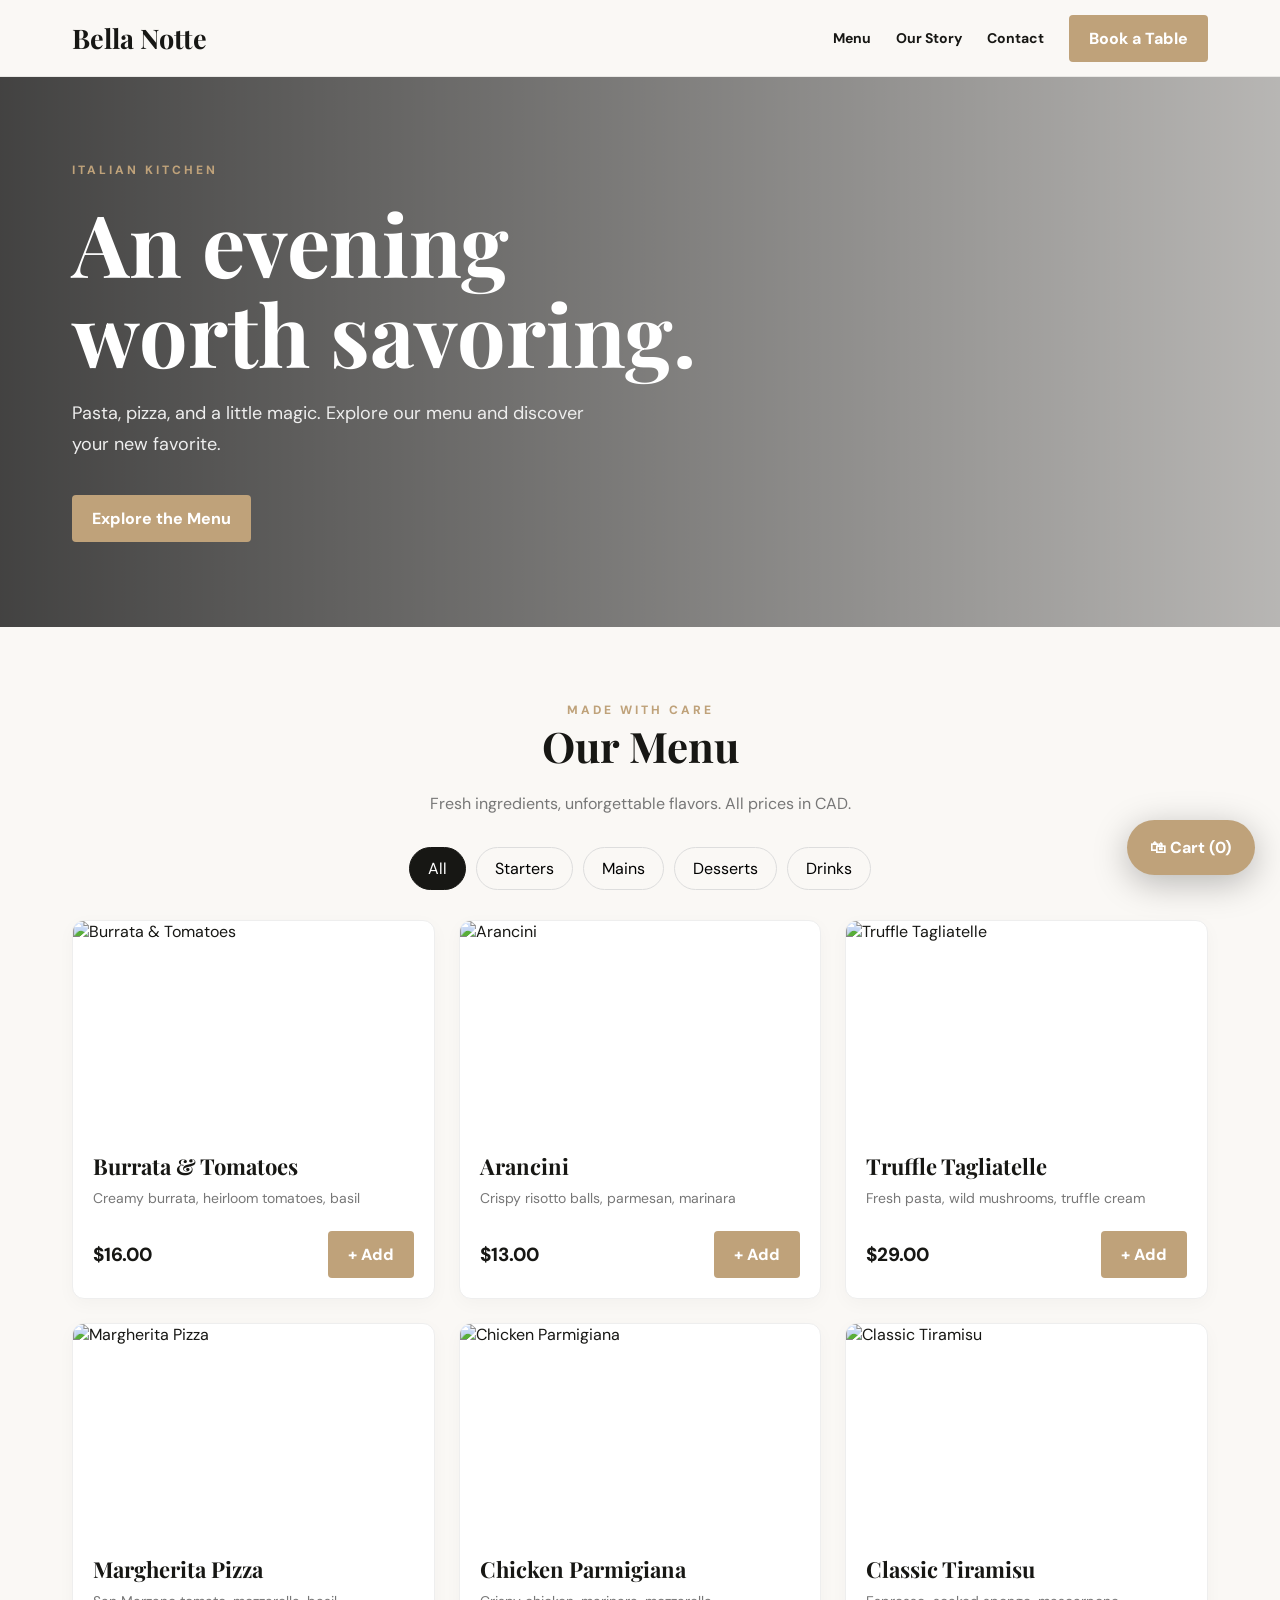
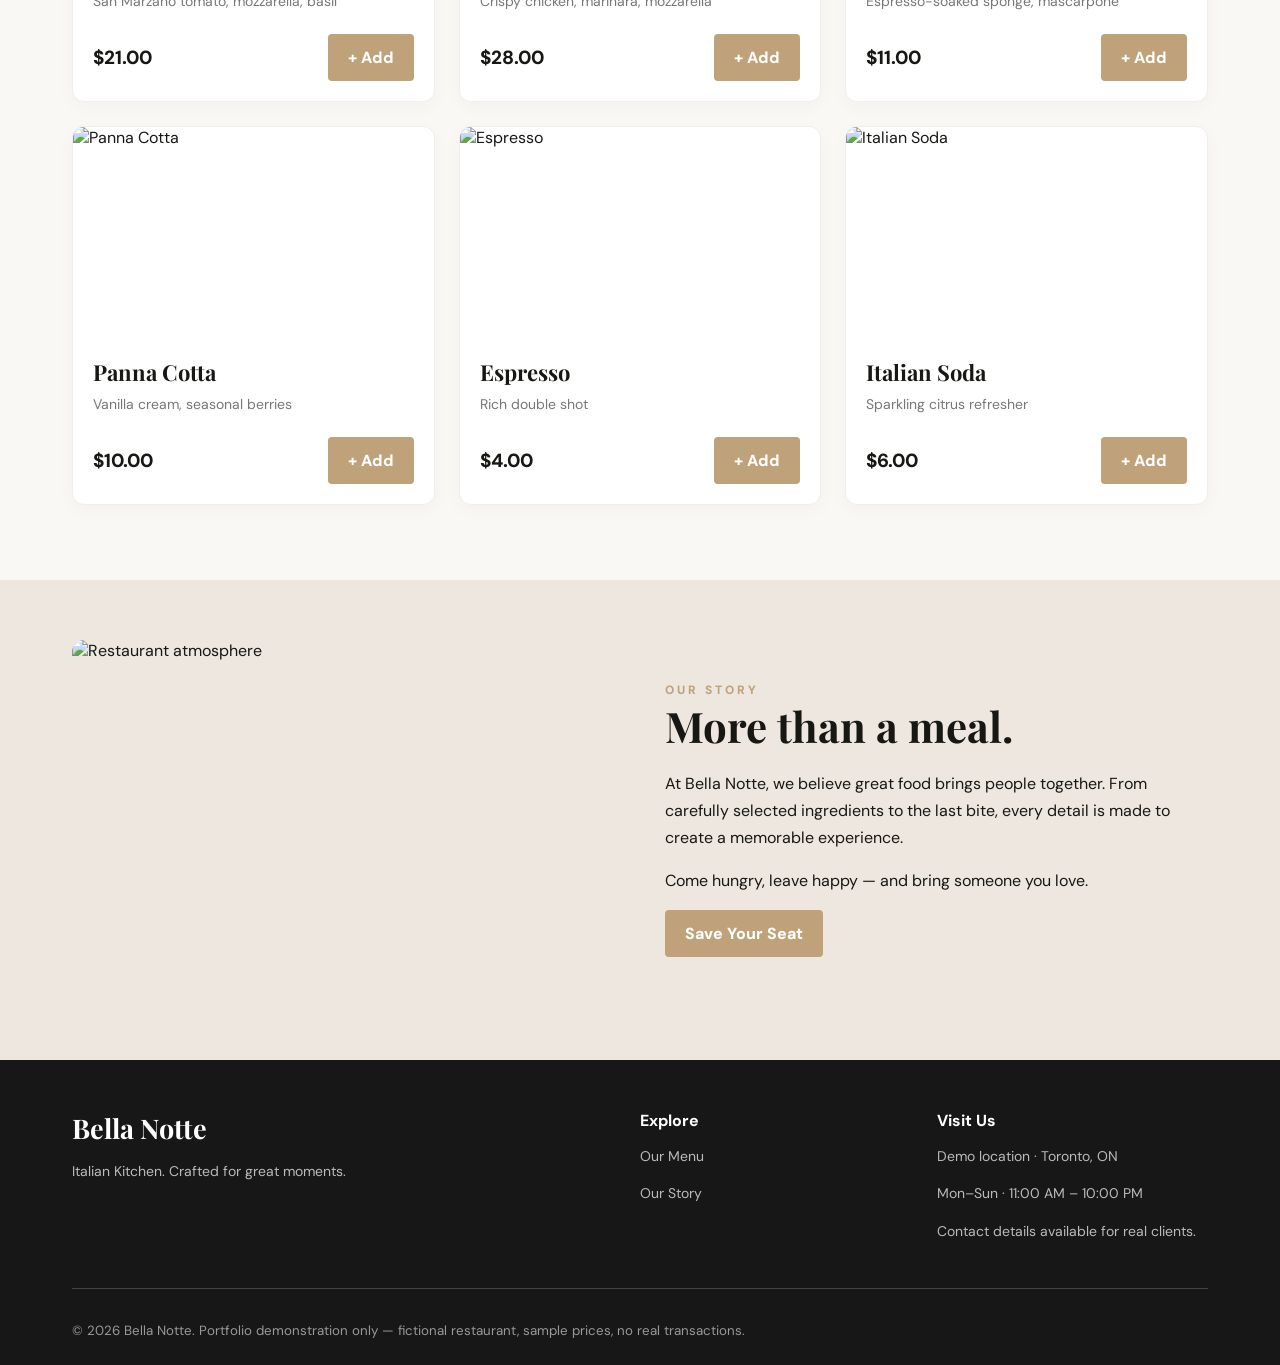
==== bella-notte/index.html @ 1a54ae9a "folder name change from "belle-notte" to "bella-notte"" ====
<!doctype html><html lang="en"><head><meta charset="UTF-8"><meta name="viewport" content="width=device-width,initial-scale=1"><meta name="theme-color" content="#bfa27a"><title>Bella Notte | Italian Kitchen</title><link rel="stylesheet" href="../style.css"><style>:root{--accent:#bfa27a;--bg:#faf8f5;--dark:#171714}</style></head><body><header class="top"><nav class="nav wrap"><a class="brand" href="#home">Bella Notte</a><div class="links"><a href="#menu">Menu</a><a href="#about">Our Story</a><a href="#contact">Contact</a><button class="btn" id="reserveOpen">Book a Table</button></div></nav></header><section class="hero" id="home" style="background-image:url('https://images.unsplash.com/photo-1555396273-367ea4eb4db5?w=1600')"><div class="wrap"><div class="eyebrow">Italian Kitchen</div><h1>An evening worth savoring.</h1><p>Pasta, pizza, and a little magic. Explore our menu and discover your new favorite.</p><a href="#menu" class="btn" style="display:inline-block">Explore the Menu</a></div></section><section class="section" id="menu"><div class="wrap"><div class="center"><div class="eyebrow">Made with care</div><h2>Our Menu</h2><p class="muted">Fresh ingredients, unforgettable flavors. All prices in CAD.</p></div><div class="chips" id="chips"></div><div class="menu-grid" id="menuGrid"></div></div></section><section class="about" id="about"><div class="wrap about-grid"><img src="https://images.unsplash.com/photo-1555396273-367ea4eb4db5?w=1600" alt="Restaurant atmosphere" loading="lazy"><div><div class="eyebrow">Our Story</div><h2>More than a meal.</h2><p>At Bella Notte, we believe great food brings people together. From carefully selected ingredients to the last bite, every detail is made to create a memorable experience.</p><p>Come hungry, leave happy — and bring someone you love.</p><button class="btn" onclick="document.getElementById('reserveOpen').click()">Save Your Seat</button></div></div></section><footer class="footer" id="contact"><div class="wrap"><div class="footer-grid"><div><div class="brand">Bella Notte</div><p>Italian Kitchen. Crafted for great moments.</p></div><div><b>Explore</b><p><a href="#menu">Our Menu</a></p><p><a href="#about">Our Story</a></p></div><div><b>Visit Us</b><p>Demo location · Toronto, ON</p><p>Mon–Sun · 11:00 AM – 10:00 PM</p><p>Contact details available for real clients.</p></div></div><hr style="border:0;border-top:1px solid #444;margin:30px 0"><small>© 2026 Bella Notte. Portfolio demonstration only — fictional restaurant, sample prices, no real transactions.</small></div></footer><button class="cart-button" id="openCart">🛍 Cart (<span id="cartCount">0</span>)</button><div class="overlay" id="cartOverlay"><aside class="drawer"><div class="drawer-head"><h2>Your Order</h2><button class="close" id="closeCart">×</button></div><p class="notice">Demo checkout only. No payments or orders are processed.</p><div id="cartItems"></div><div class="total"><span>Subtotal</span><span id="cartTotal">$0.00</span></div><p class="muted" style="font-size:12px">Taxes and delivery are not included.</p><button class="btn full" id="checkoutBtn">Continue to Checkout</button></aside></div><div class="overlay" id="checkoutOverlay"><div class="modal"><div class="drawer-head"><h2>Demo Checkout</h2><button class="close" id="closeCheckout">×</button></div><p class="notice">This is a sample form. No order is submitted, and no payment is collected.</p><form id="checkoutForm"><label>Name<input class="field" required placeholder="Your name"></label><label>Email<input class="field" type="email" required placeholder="you@example.com"></label><label>Pickup time<select class="field" required><option value="">Choose pickup time</option><option>ASAP (demo)</option><option>In 30 minutes (demo)</option><option>In 60 minutes (demo)</option></select></label><button class="btn full" type="submit">Place Demo Order</button></form></div></div><div class="overlay" id="reserveOverlay"><div class="modal"><div class="drawer-head"><h2>Reserve a Table</h2><button class="close" id="closeReserve">×</button></div><p class="notice">Sample reservation form — no real booking is made.</p><form id="reserveForm"><label>Name<input class="field" required placeholder="Full name"></label><label>Email<input class="field" type="email" required placeholder="you@example.com"></label><label>Date<input class="field" id="date" type="date" required></label><label>Time<select class="field" required><option value="">Choose a time</option><option>12:00 PM</option><option>1:00 PM</option><option>5:00 PM</option><option>6:00 PM</option><option>7:00 PM</option><option>8:00 PM</option></select></label><label>Guests<select class="field" required><option>2</option><option>1</option><option>3</option><option>4</option><option>5</option><option>6</option></select></label><button class="btn full" type="submit">Request Demo Reservation</button></form></div></div><script>window.RESTAURANT={"name": "Bella Notte", "categories": [{"name": "Starters", "items": [{"id": "bella-notte-0-0", "name": "Burrata & Tomatoes", "price": 16, "description": "Creamy burrata, heirloom tomatoes, basil", "image": "https://images.unsplash.com/photo-1608897013039-887f21d8c804?w=700&q=85"}, {"id": "bella-notte-0-1", "name": "Arancini", "price": 13, "description": "Crispy risotto balls, parmesan, marinara", "image": "https://images.unsplash.com/photo-1547592180-85f173990554?w=700&q=85"}]}, {"name": "Mains", "items": [{"id": "bella-notte-1-0", "name": "Truffle Tagliatelle", "price": 29, "description": "Fresh pasta, wild mushrooms, truffle cream", "image": "https://images.unsplash.com/photo-1473093295043-cdd812d0e601?w=700&q=85"}, {"id": "bella-notte-1-1", "name": "Margherita Pizza", "price": 21, "description": "San Marzano tomato, mozzarella, basil", "image": "https://images.unsplash.com/photo-1574071318508-1cdbab80d002?w=700&q=85"}, {"id": "bella-notte-1-2", "name": "Chicken Parmigiana", "price": 28, "description": "Crispy chicken, marinara, mozzarella", "image": "https://images.unsplash.com/photo-1632778149955-e80f8ceca2e8?w=700&q=85"}]}, {"name": "Desserts", "items": [{"id": "bella-notte-2-0", "name": "Classic Tiramisu", "price": 11, "description": "Espresso-soaked sponge, mascarpone", "image": "https://images.unsplash.com/photo-1571877227200-a0d98ea607e9?w=700&q=85"}, {"id": "bella-notte-2-1", "name": "Panna Cotta", "price": 10, "description": "Vanilla cream, seasonal berries", "image": "https://images.unsplash.com/photo-1488477181946-6428a0291777?w=700&q=85"}]}, {"name": "Drinks", "items": [{"id": "bella-notte-3-0", "name": "Espresso", "price": 4, "description": "Rich double shot", "image": "https://images.unsplash.com/photo-1510707577719-ae7c14805e3a?w=700&q=85"}, {"id": "bella-notte-3-1", "name": "Italian Soda", "price": 6, "description": "Sparkling citrus refresher", "image": "https://images.unsplash.com/photo-1544145945-f90425340c7e?w=700&q=85"}]}]};</script><script src="../app.js"></script></body></html>
---- style.css ----
@import url('https://fonts.googleapis.com/css2?family=DM+Sans:wght@400;500;600;700;800&family=Playfair+Display:wght@500;600;700&display=swap');:root{--accent:#c5a477;--dark:#181818;--bg:#faf8f5}*{box-sizing:border-box}html{scroll-behavior:smooth}body{margin:0;background:var(--bg);color:var(--dark);font-family:'DM Sans',sans-serif}button,input,select,textarea{font:inherit}button{cursor:pointer}a{color:inherit;text-decoration:none}.wrap{max-width:1180px;margin:auto;padding:0 22px}.top{position:sticky;top:0;z-index:10;background:var(--bg);border-bottom:1px solid #0001}.nav{height:76px;display:flex;align-items:center;justify-content:space-between;gap:20px}.brand{font-family:'Playfair Display',serif;font-size:27px;font-weight:700}.links{display:flex;align-items:center;gap:25px}.links a{font-size:14px;font-weight:700}.btn{border:0;border-radius:4px;background:var(--accent);padding:13px 20px;color:white;font-weight:800}.btn:hover{filter:brightness(.9)}.outline{background:transparent;color:inherit;border:1px solid currentColor}.hero{position:relative;min-height:550px;display:flex;align-items:center;color:#fff;background-position:center;background-size:cover}.hero:before{content:'';position:absolute;inset:0;background:linear-gradient(90deg,#000b,#0004)}.hero .wrap{position:relative;width:100%}.eyebrow{font-size:12px;font-weight:800;letter-spacing:3px;text-transform:uppercase;color:var(--accent)}h1,h2,h3{font-family:'Playfair Display',serif}h1{font-size:clamp(48px,7vw,86px);max-width:680px;line-height:1.05;margin:20px 0}h2{font-size:42px;margin:0 0 14px}p{line-height:1.7}.hero p{max-width:540px;font-size:18px;color:#eee}.hero .btn{margin-top:18px}.section{padding:75px 0}.center{text-align:center}.muted{color:#777}.chips{display:flex;gap:10px;flex-wrap:wrap;justify-content:center;margin:30px 0}.chip{background:transparent;border:1px solid #ddd;border-radius:30px;padding:10px 18px}.chip.active{background:var(--dark);color:#fff;border-color:var(--dark)}.menu-grid{display:grid;grid-template-columns:repeat(3,1fr);gap:24px}.food{background:#fff;border:1px solid #eee;border-radius:12px;overflow:hidden;box-shadow:0 5px 18px #00000008;display:flex;flex-direction:column}.food img{width:100%;height:210px;object-fit:cover}.food-content{padding:20px;display:flex;flex:1;flex-direction:column}.food h3{font-size:22px;margin:0 0 6px}.food p{font-size:14px;color:#777;margin:0 0 20px;flex:1}.food-bottom{display:flex;align-items:center;justify-content:space-between}.price{font-size:19px;font-weight:800}.about{background:#ede7df;padding:60px 0}.about-grid{display:grid;grid-template-columns:1fr 1fr;align-items:center;gap:50px}.about img{width:100%;height:360px;object-fit:cover;border-radius:12px}.footer{background:#171717;color:white;padding:50px 0 25px}.footer-grid{display:grid;grid-template-columns:2fr 1fr 1fr;gap:25px}.footer p{color:#bbb;font-size:14px}.footer small{color:#999}.cart-button{position:fixed;right:25px;bottom:25px;z-index:15;border:0;border-radius:50px;background:var(--accent);color:#fff;padding:17px 23px;font-weight:800;box-shadow:0 8px 35px #0004}.overlay{position:fixed;inset:0;background:#0008;z-index:20;display:none}.overlay.open{display:block}.drawer{position:absolute;right:0;top:0;height:100%;width:min(450px,100%);background:#fff;padding:25px;overflow:auto}.drawer-head{display:flex;justify-content:space-between;align-items:center}.close{background:#eee;border:0;border-radius:50%;width:36px;height:36px;font-size:22px}.cart-item{display:flex;justify-content:space-between;gap:10px;padding:16px 0;border-bottom:1px solid #eee}.qty{display:flex;align-items:center;gap:10px}.qty button{border:1px solid #ddd;background:white;border-radius:5px;width:28px;height:28px}.total{display:flex;justify-content:space-between;font-size:21px;font-weight:800;margin:24px 0}.field{width:100%;padding:14px;margin:7px 0 14px;border:1px solid #ddd;border-radius:6px}.modal{position:absolute;left:50%;top:50%;transform:translate(-50%,-50%);width:min(470px,calc(100% - 24px));background:#fff;border-radius:12px;padding:28px;max-height:90vh;overflow:auto}.notice{padding:13px;border-radius:8px;background:#fff4df;color:#704b0d;font-size:13px}.full{width:100%}.hide{display:none!important}@media(max-width:800px){.links{gap:12px}.links a:not(.btn){display:none}.menu-grid{grid-template-columns:repeat(2,1fr)}.about-grid{grid-template-columns:1fr}.footer-grid{grid-template-columns:1fr 1fr}}@media(max-width:550px){.menu-grid{grid-template-columns:1fr}.footer-grid{grid-template-columns:1fr}.hero{min-height:520px}.section{padding:55px 0}.brand{font-size:23px}}
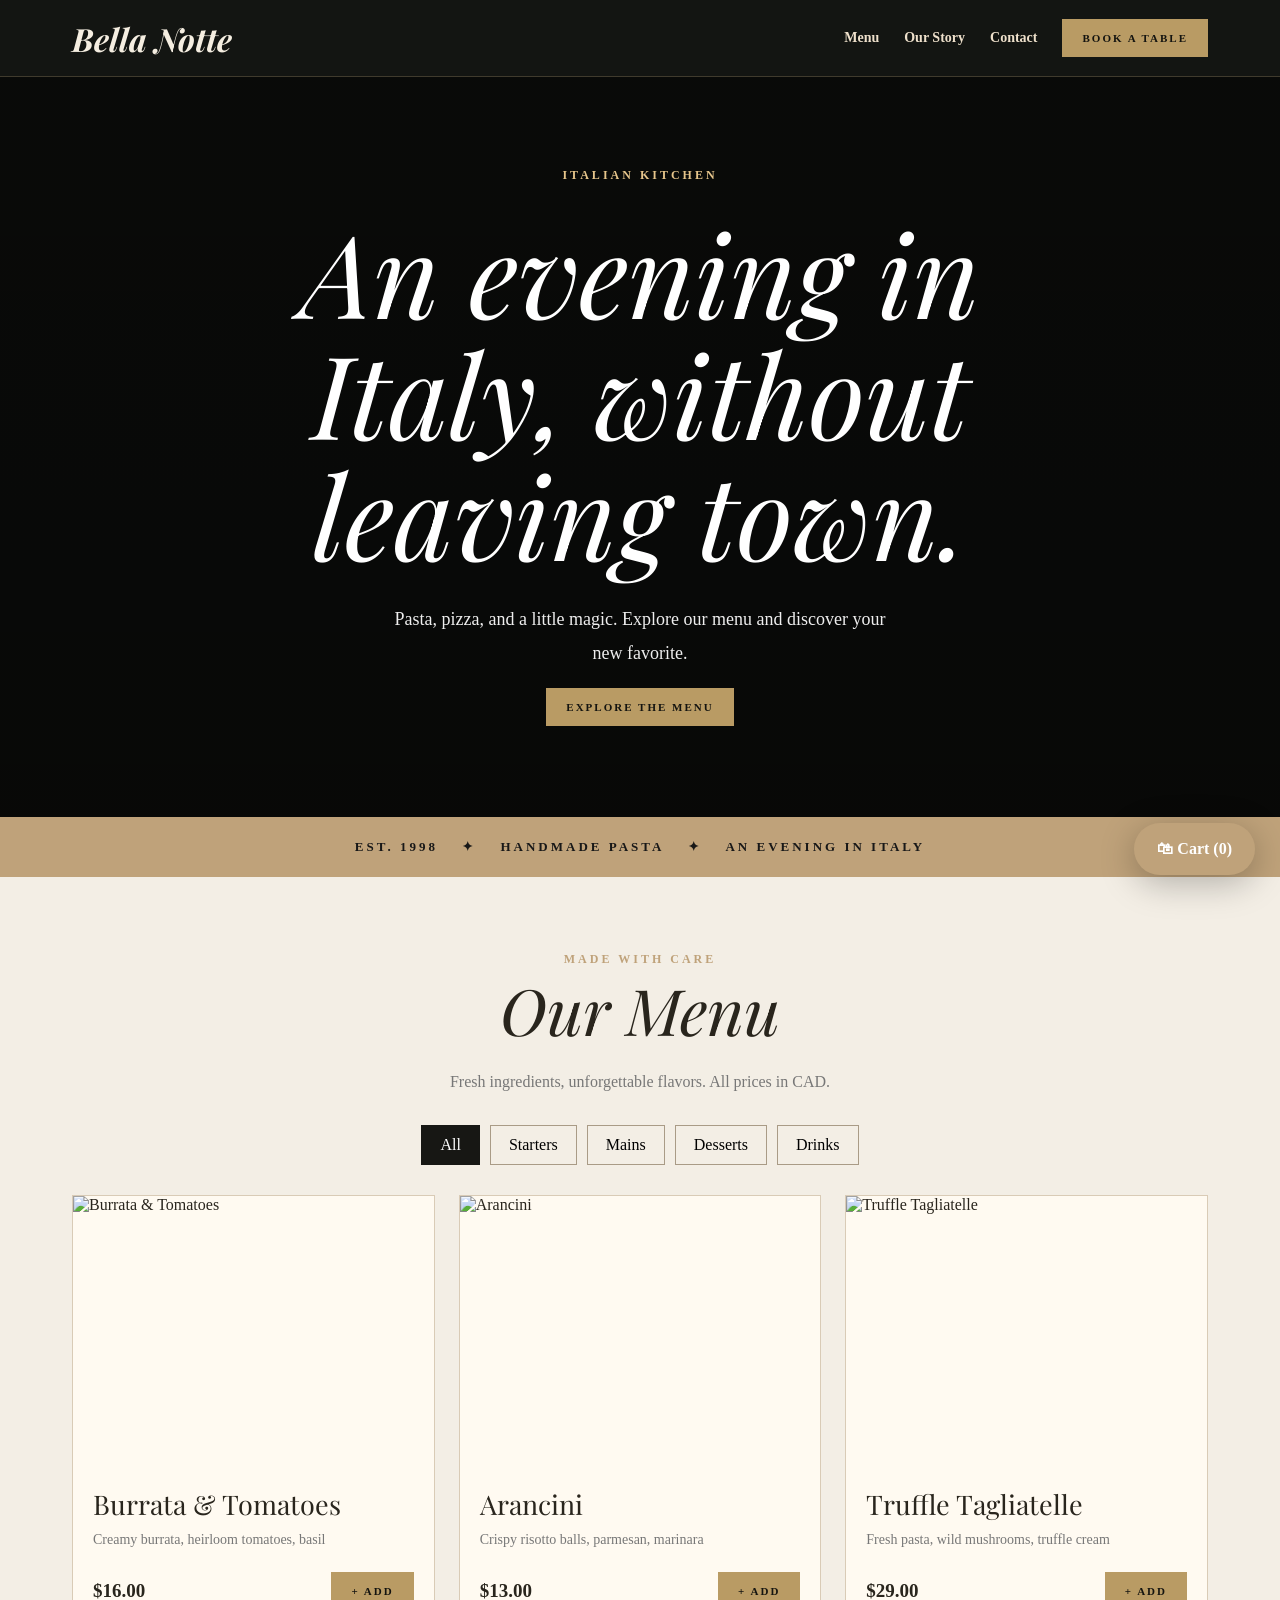
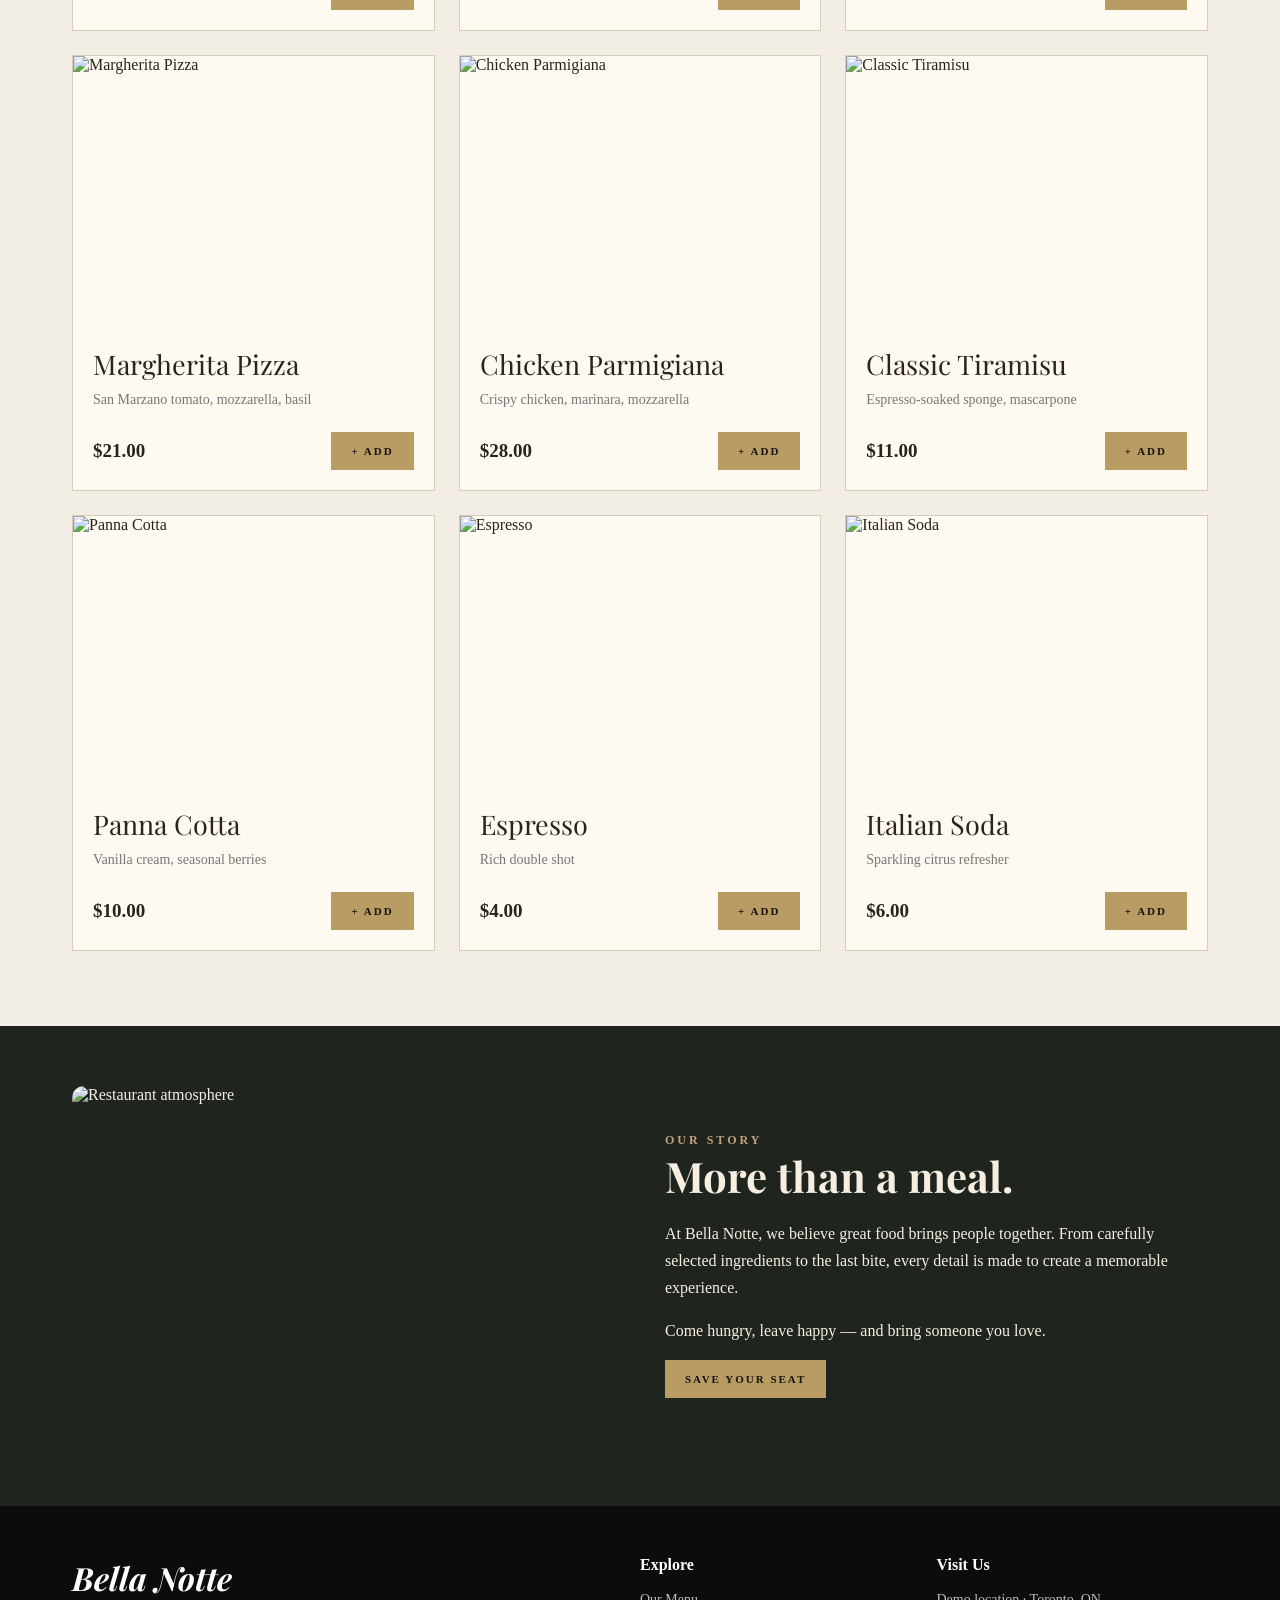
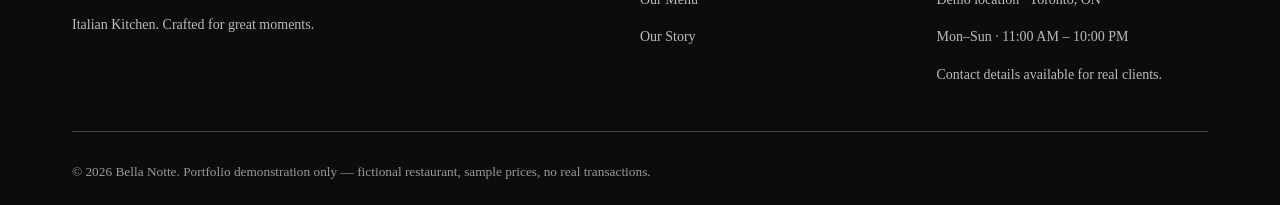
==== commit 3413c139: "complete redesgin" ====
--- a/bella-notte/index.html
+++ b/bella-notte/index.html
@@ -1 +1 @@
-<!doctype html><html lang="en"><head><meta charset="UTF-8"><meta name="viewport" content="width=device-width,initial-scale=1"><meta name="theme-color" content="#bfa27a"><title>Bella Notte | Italian Kitchen</title><link rel="stylesheet" href="../style.css"><style>:root{--accent:#bfa27a;--bg:#faf8f5;--dark:#171714}</style></head><body><header class="top"><nav class="nav wrap"><a class="brand" href="#home">Bella Notte</a><div class="links"><a href="#menu">Menu</a><a href="#about">Our Story</a><a href="#contact">Contact</a><button class="btn" id="reserveOpen">Book a Table</button></div></nav></header><section class="hero" id="home" style="background-image:url('https://images.unsplash.com/photo-1555396273-367ea4eb4db5?w=1600')"><div class="wrap"><div class="eyebrow">Italian Kitchen</div><h1>An evening worth savoring.</h1><p>Pasta, pizza, and a little magic. Explore our menu and discover your new favorite.</p><a href="#menu" class="btn" style="display:inline-block">Explore the Menu</a></div></section><section class="section" id="menu"><div class="wrap"><div class="center"><div class="eyebrow">Made with care</div><h2>Our Menu</h2><p class="muted">Fresh ingredients, unforgettable flavors. All prices in CAD.</p></div><div class="chips" id="chips"></div><div class="menu-grid" id="menuGrid"></div></div></section><section class="about" id="about"><div class="wrap about-grid"><img src="https://images.unsplash.com/photo-1555396273-367ea4eb4db5?w=1600" alt="Restaurant atmosphere" loading="lazy"><div><div class="eyebrow">Our Story</div><h2>More than a meal.</h2><p>At Bella Notte, we believe great food brings people together. From carefully selected ingredients to the last bite, every detail is made to create a memorable experience.</p><p>Come hungry, leave happy — and bring someone you love.</p><button class="btn" onclick="document.getElementById('reserveOpen').click()">Save Your Seat</button></div></div></section><footer class="footer" id="contact"><div class="wrap"><div class="footer-grid"><div><div class="brand">Bella Notte</div><p>Italian Kitchen. Crafted for great moments.</p></div><div><b>Explore</b><p><a href="#menu">Our Menu</a></p><p><a href="#about">Our Story</a></p></div><div><b>Visit Us</b><p>Demo location · Toronto, ON</p><p>Mon–Sun · 11:00 AM – 10:00 PM</p><p>Contact details available for real clients.</p></div></div><hr style="border:0;border-top:1px solid #444;margin:30px 0"><small>© 2026 Bella Notte. Portfolio demonstration only — fictional restaurant, sample prices, no real transactions.</small></div></footer><button class="cart-button" id="openCart">🛍 Cart (<span id="cartCount">0</span>)</button><div class="overlay" id="cartOverlay"><aside class="drawer"><div class="drawer-head"><h2>Your Order</h2><button class="close" id="closeCart">×</button></div><p class="notice">Demo checkout only. No payments or orders are processed.</p><div id="cartItems"></div><div class="total"><span>Subtotal</span><span id="cartTotal">$0.00</span></div><p class="muted" style="font-size:12px">Taxes and delivery are not included.</p><button class="btn full" id="checkoutBtn">Continue to Checkout</button></aside></div><div class="overlay" id="checkoutOverlay"><div class="modal"><div class="drawer-head"><h2>Demo Checkout</h2><button class="close" id="closeCheckout">×</button></div><p class="notice">This is a sample form. No order is submitted, and no payment is collected.</p><form id="checkoutForm"><label>Name<input class="field" required placeholder="Your name"></label><label>Email<input class="field" type="email" required placeholder="you@example.com"></label><label>Pickup time<select class="field" required><option value="">Choose pickup time</option><option>ASAP (demo)</option><option>In 30 minutes (demo)</option><option>In 60 minutes (demo)</option></select></label><button class="btn full" type="submit">Place Demo Order</button></form></div></div><div class="overlay" id="reserveOverlay"><div class="modal"><div class="drawer-head"><h2>Reserve a Table</h2><button class="close" id="closeReserve">×</button></div><p class="notice">Sample reservation form — no real booking is made.</p><form id="reserveForm"><label>Name<input class="field" required placeholder="Full name"></label><label>Email<input class="field" type="email" required placeholder="you@example.com"></label><label>Date<input class="field" id="date" type="date" required></label><label>Time<select class="field" required><option value="">Choose a time</option><option>12:00 PM</option><option>1:00 PM</option><option>5:00 PM</option><option>6:00 PM</option><option>7:00 PM</option><option>8:00 PM</option></select></label><label>Guests<select class="field" required><option>2</option><option>1</option><option>3</option><option>4</option><option>5</option><option>6</option></select></label><button class="btn full" type="submit">Request Demo Reservation</button></form></div></div><script>window.RESTAURANT={"name": "Bella Notte", "categories": [{"name": "Starters", "items": [{"id": "bella-notte-0-0", "name": "Burrata & Tomatoes", "price": 16, "description": "Creamy burrata, heirloom tomatoes, basil", "image": "https://images.unsplash.com/photo-1608897013039-887f21d8c804?w=700&q=85"}, {"id": "bella-notte-0-1", "name": "Arancini", "price": 13, "description": "Crispy risotto balls, parmesan, marinara", "image": "https://images.unsplash.com/photo-1547592180-85f173990554?w=700&q=85"}]}, {"name": "Mains", "items": [{"id": "bella-notte-1-0", "name": "Truffle Tagliatelle", "price": 29, "description": "Fresh pasta, wild mushrooms, truffle cream", "image": "https://images.unsplash.com/photo-1473093295043-cdd812d0e601?w=700&q=85"}, {"id": "bella-notte-1-1", "name": "Margherita Pizza", "price": 21, "description": "San Marzano tomato, mozzarella, basil", "image": "https://images.unsplash.com/photo-1574071318508-1cdbab80d002?w=700&q=85"}, {"id": "bella-notte-1-2", "name": "Chicken Parmigiana", "price": 28, "description": "Crispy chicken, marinara, mozzarella", "image": "https://images.unsplash.com/photo-1632778149955-e80f8ceca2e8?w=700&q=85"}]}, {"name": "Desserts", "items": [{"id": "bella-notte-2-0", "name": "Classic Tiramisu", "price": 11, "description": "Espresso-soaked sponge, mascarpone", "image": "https://images.unsplash.com/photo-1571877227200-a0d98ea607e9?w=700&q=85"}, {"id": "bella-notte-2-1", "name": "Panna Cotta", "price": 10, "description": "Vanilla cream, seasonal berries", "image": "https://images.unsplash.com/photo-1488477181946-6428a0291777?w=700&q=85"}]}, {"name": "Drinks", "items": [{"id": "bella-notte-3-0", "name": "Espresso", "price": 4, "description": "Rich double shot", "image": "https://images.unsplash.com/photo-1510707577719-ae7c14805e3a?w=700&q=85"}, {"id": "bella-notte-3-1", "name": "Italian Soda", "price": 6, "description": "Sparkling citrus refresher", "image": "https://images.unsplash.com/photo-1544145945-f90425340c7e?w=700&q=85"}]}]};</script><script src="../app.js"></script></body></html>
+<!doctype html><html lang="en"><head><meta charset="UTF-8"><meta name="viewport" content="width=device-width,initial-scale=1"><meta name="theme-color" content="#bfa27a"><title>Bella Notte | Italian Kitchen</title><link rel="stylesheet" href="../style.css"><style>:root{--accent:#bfa27a;--bg:#faf8f5;--dark:#171714}</style><link rel="stylesheet" href="../bella-notte.css"></head><body><header class="top"><nav class="nav wrap"><a class="brand" href="#home">Bella Notte</a><div class="links"><a href="#menu">Menu</a><a href="#about">Our Story</a><a href="#contact">Contact</a><button class="btn" id="reserveOpen">Book a Table</button></div></nav></header><section class="hero" id="home" style="background-image:url('https://images.unsplash.com/photo-1555396273-367ea4eb4db5?w=1600')"><div class="wrap"><div class="eyebrow">Italian Kitchen</div><h1>An evening in Italy, without leaving town.</h1><p>Pasta, pizza, and a little magic. Explore our menu and discover your new favorite.</p><a href="#menu" class="btn" style="display:inline-block">Explore the Menu</a></div></section><div class="unique-strip">EST. 1998 <span>✦</span> HANDMADE PASTA <span>✦</span> AN EVENING IN ITALY</div><section class="section" id="menu"><div class="wrap"><div class="center"><div class="eyebrow">Made with care</div><h2>Our Menu</h2><p class="muted">Fresh ingredients, unforgettable flavors. All prices in CAD.</p></div><div class="chips" id="chips"></div><div class="menu-grid" id="menuGrid"></div></div></section><section class="about" id="about"><div class="wrap about-grid"><img src="https://images.unsplash.com/photo-1555396273-367ea4eb4db5?w=1600" alt="Restaurant atmosphere" loading="lazy"><div><div class="eyebrow">Our Story</div><h2>More than a meal.</h2><p>At Bella Notte, we believe great food brings people together. From carefully selected ingredients to the last bite, every detail is made to create a memorable experience.</p><p>Come hungry, leave happy — and bring someone you love.</p><button class="btn" onclick="document.getElementById('reserveOpen').click()">Save Your Seat</button></div></div></section><footer class="footer" id="contact"><div class="wrap"><div class="footer-grid"><div><div class="brand">Bella Notte</div><p>Italian Kitchen. Crafted for great moments.</p></div><div><b>Explore</b><p><a href="#menu">Our Menu</a></p><p><a href="#about">Our Story</a></p></div><div><b>Visit Us</b><p>Demo location · Toronto, ON</p><p>Mon–Sun · 11:00 AM – 10:00 PM</p><p>Contact details available for real clients.</p></div></div><hr style="border:0;border-top:1px solid #444;margin:30px 0"><small>© 2026 Bella Notte. Portfolio demonstration only — fictional restaurant, sample prices, no real transactions.</small></div></footer><button class="cart-button" id="openCart">🛍 Cart (<span id="cartCount">0</span>)</button><div class="overlay" id="cartOverlay"><aside class="drawer"><div class="drawer-head"><h2>Your Order</h2><button class="close" id="closeCart">×</button></div><p class="notice">Demo checkout only. No payments or orders are processed.</p><div id="cartItems"></div><div class="total"><span>Subtotal</span><span id="cartTotal">$0.00</span></div><p class="muted" style="font-size:12px">Taxes and delivery are not included.</p><button class="btn full" id="checkoutBtn">Continue to Checkout</button></aside></div><div class="overlay" id="checkoutOverlay"><div class="modal"><div class="drawer-head"><h2>Demo Checkout</h2><button class="close" id="closeCheckout">×</button></div><p class="notice">This is a sample form. No order is submitted, and no payment is collected.</p><form id="checkoutForm"><label>Name<input class="field" required placeholder="Your name"></label><label>Email<input class="field" type="email" required placeholder="you@example.com"></label><label>Pickup time<select class="field" required><option value="">Choose pickup time</option><option>ASAP (demo)</option><option>In 30 minutes (demo)</option><option>In 60 minutes (demo)</option></select></label><button class="btn full" type="submit">Place Demo Order</button></form></div></div><div class="overlay" id="reserveOverlay"><div class="modal"><div class="drawer-head"><h2>Reserve a Table</h2><button class="close" id="closeReserve">×</button></div><p class="notice">Sample reservation form — no real booking is made.</p><form id="reserveForm"><label>Name<input class="field" required placeholder="Full name"></label><label>Email<input class="field" type="email" required placeholder="you@example.com"></label><label>Date<input class="field" id="date" type="date" required></label><label>Time<select class="field" required><option value="">Choose a time</option><option>12:00 PM</option><option>1:00 PM</option><option>5:00 PM</option><option>6:00 PM</option><option>7:00 PM</option><option>8:00 PM</option></select></label><label>Guests<select class="field" required><option>2</option><option>1</option><option>3</option><option>4</option><option>5</option><option>6</option></select></label><button class="btn full" type="submit">Request Demo Reservation</button></form></div></div><script>window.RESTAURANT={"name": "Bella Notte", "categories": [{"name": "Starters", "items": [{"id": "bella-notte-0-0", "name": "Burrata & Tomatoes", "price": 16, "description": "Creamy burrata, heirloom tomatoes, basil", "image": "https://images.unsplash.com/photo-1608897013039-887f21d8c804?w=700&q=85"}, {"id": "bella-notte-0-1", "name": "Arancini", "price": 13, "description": "Crispy risotto balls, parmesan, marinara", "image": "https://images.unsplash.com/photo-1547592180-85f173990554?w=700&q=85"}]}, {"name": "Mains", "items": [{"id": "bella-notte-1-0", "name": "Truffle Tagliatelle", "price": 29, "description": "Fresh pasta, wild mushrooms, truffle cream", "image": "https://images.unsplash.com/photo-1473093295043-cdd812d0e601?w=700&q=85"}, {"id": "bella-notte-1-1", "name": "Margherita Pizza", "price": 21, "description": "San Marzano tomato, mozzarella, basil", "image": "https://images.unsplash.com/photo-1574071318508-1cdbab80d002?w=700&q=85"}, {"id": "bella-notte-1-2", "name": "Chicken Parmigiana", "price": 28, "description": "Crispy chicken, marinara, mozzarella", "image": "https://images.unsplash.com/photo-1632778149955-e80f8ceca2e8?w=700&q=85"}]}, {"name": "Desserts", "items": [{"id": "bella-notte-2-0", "name": "Classic Tiramisu", "price": 11, "description": "Espresso-soaked sponge, mascarpone", "image": "https://images.unsplash.com/photo-1571877227200-a0d98ea607e9?w=700&q=85"}, {"id": "bella-notte-2-1", "name": "Panna Cotta", "price": 10, "description": "Vanilla cream, seasonal berries", "image": "https://images.unsplash.com/photo-1488477181946-6428a0291777?w=700&q=85"}]}, {"name": "Drinks", "items": [{"id": "bella-notte-3-0", "name": "Espresso", "price": 4, "description": "Rich double shot", "image": "https://images.unsplash.com/photo-1510707577719-ae7c14805e3a?w=700&q=85"}, {"id": "bella-notte-3-1", "name": "Italian Soda", "price": 6, "description": "Sparkling citrus refresher", "image": "https://images.unsplash.com/photo-1544145945-f90425340c7e?w=700&q=85"}]}]};</script><script src="../app.js"></script></body></html>
--- a/bella-notte.css
+++ b/bella-notte.css
@@ -0,0 +1,2 @@
+body{background:#131512;color:#f5eee1;font-family:Georgia,serif}.top{background:#131512;border-color:#bda67a44}.brand{font-style:italic;font-size:32px}.links a{color:#eee0cb}.btn{background:#b99b64;color:#141410;border-radius:0;text-transform:uppercase;letter-spacing:2px;font-size:11px}.hero{min-height:740px;text-align:center;background-position:center 40%}.hero:before{background:linear-gradient(#0008,#0009)}.hero h1{font-weight:400;font-style:italic;max-width:900px;margin:28px auto;font-size:clamp(60px,9vw,120px)}.hero p{margin:auto;max-width:500px;line-height:1.9}.hero .eyebrow{color:#e6c58b}.section{background:#f3eee5;color:#29251d}.section h2{font-size:64px;font-weight:400;font-style:italic}.food{background:#fffaf1;border:1px solid #d9cbb6;border-radius:0;box-shadow:none}.food img{height:270px}.food h3{font-size:27px;font-weight:400}.chip{border-radius:0;border-color:#a99b86}.about{background:#20241e;color:#f5eee1}.about img{filter:saturate(.7)}.footer{background:#0b0d0b}
+.unique-strip{padding:22px 12px;text-align:center;background:var(--accent);color:#181818;font-size:13px;font-weight:800;letter-spacing:3px}.unique-strip span{margin:0 18px}.drawer,.modal{color:#252525;background:#fff}.notice{color:#333}.cart-button{z-index:15}@media(max-width:700px){.hero h1{font-size:clamp(48px,12vw,80px)}.section h2{font-size:48px}.unique-strip{font-size:10px;letter-spacing:1px}}
